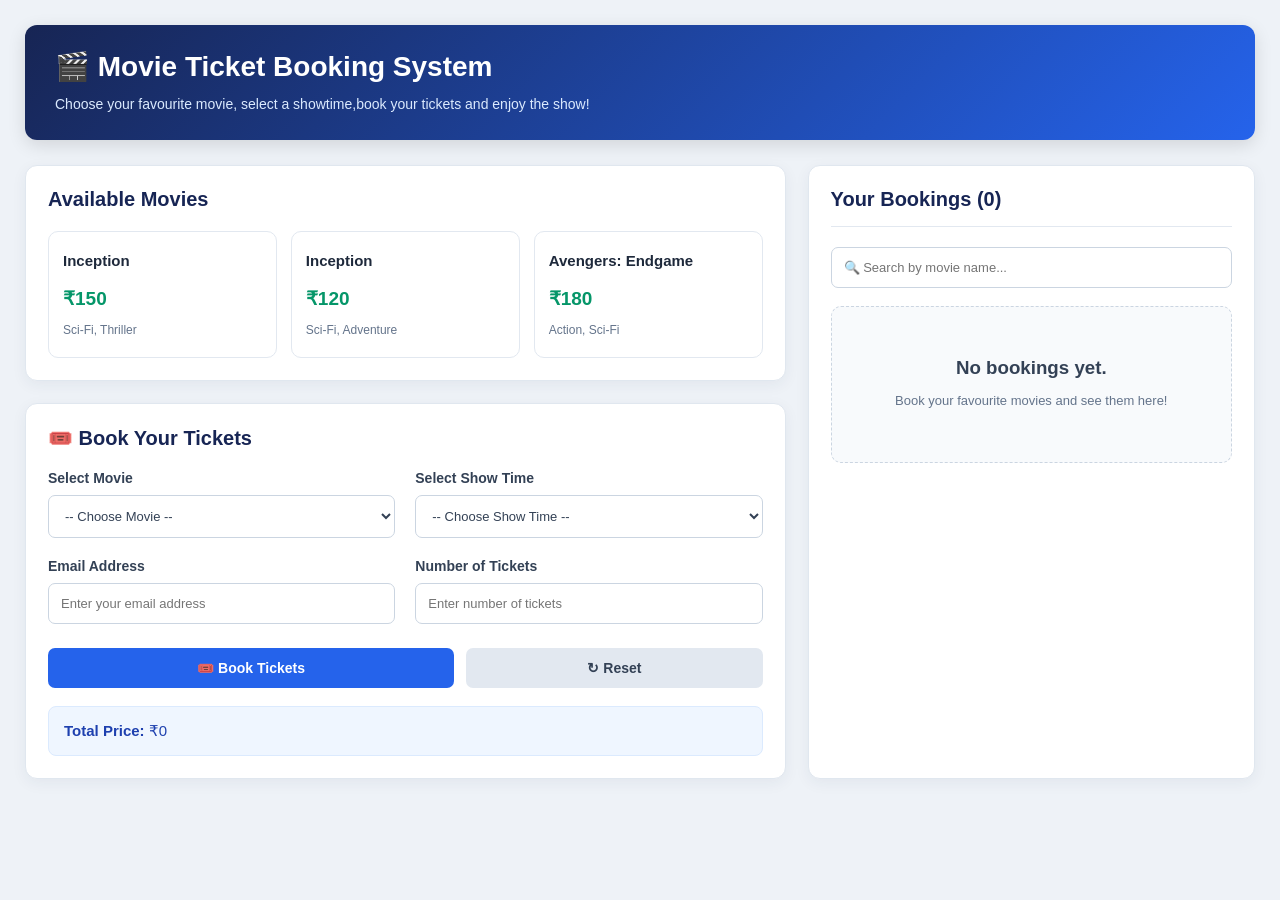
==== movie.html @ 5d2b47dd "Ticket" ====
<!DOCTYPE html>
<html lang="en">
<head>
    <meta charset="UTF-8">
    <meta name="viewport" content="width=device-width, initial-scale=1.0">
    <title>Movie Ticket Booking System</title>
    <link rel="stylesheet" href="movie.css">
</head>
<body>
    <!-- Website Header -->
    <header class="header">
        <h1>🎬 Movie Ticket Booking System</h1>
        <p>Choose your favourite movie, select a showtime,book your tickets and enjoy the show!</p>
    </header>

    <main class="container">
        <!-- Left Side -->
        <div class="left-section">
            <!-- Available Movies -->
            <section class="movies-section">

                <h2>Available Movies</h2>
                <div class="movie-list">
                    <div class="movie-card">
                        <h3>Inception</h3>
                        <p class="price">₹150</p>
                        <p>Sci-Fi, Thriller</p>
                    </div>

                    <div class="movie-card">
                        <h3>Inception</h3>
                        <p class="price">₹120</p>
                        <p>Sci-Fi, Adventure</p>
                    </div>

                    <div class="movie-card">
                        <h3>Avengers: Endgame</h3>
                        <p class="price">₹180</p>
                        <p>Action, Sci-Fi</p>
                    </div>
                </div>
            </section>

            <!-- Booking Form -->
            <section class="booking-section">
                <h2>🎟️ Book Your Tickets</h2>
                <form id="bookingForm">
                    <div class="form-grid">
                        <div class="form-group">
                            <label for="movie">Select Movie</label>

                            <select id="movie" required>
                                <option value="">-- Choose Movie --</option>
                                <option value="Inception">Inception</option>
                                <option value="The Lion King">The Lion King</option>
                                <option value="Avengers: Endgame"> Avengers: Endgame</option>
                            </select>
                        </div>

                        <div class="form-group">
                            <label for="showtime">Select Show Time</label>

                            <select id="showtime" required>
                                <option value="">-- Choose Show Time --</option>
                                <option value="10:00 AM">10:00 AM</option>
                                <option value="2:00 PM">2:00 PM</option>
                                <option value="6:00 PM">6:00 PM</option>
                                <option value="9:00 PM">9:00 PM</option>
                            </select>
                        </div>

                        <div class="form-group">
                            <label for="email">Email Address</label>
                            <input type="email" id="email" placeholder="Enter your email address" required>
                        </div>

                        <div class="form-group">
                            <label for="quantity">Number of Tickets</label>
                            <input type="number" id="quantity" placeholder="Enter number of tickets" min="1" step="1" required>                        
                        </div>
                    </div>

                    <div class="button-group">
                        <button type="submit" class="book-btn">🎟️ Book Tickets </button>
                        <button type="reset" class="reset-btn"> ↻ Reset </button>
                    </div>
                </form>

                <p id="message" role="status"></p>
                <div class="total-price">
                    <strong>Total Price:</strong>
                    ₹<span id="totalPrice">0</span>
                </div>
            </section>
        </div>

        <!-- Right Side: Bookings -->
        <section class="bookings-section">
            <h2>Your Bookings (<span id="bookingCount">0</span>)</h2>
            <input type="search" id="searchBooking" placeholder="🔍 Search by movie name...">

            <div id="bookingList">
                <div class="empty-message">
                    <h3>🎟️</h3>
                    <h3>No bookings yet.</h3>
                    <p>Book your favourite movies and see them here!</p>
                </div>
            </div>
        </section>
    </main>

    <script src="movie.js"></script>
</body>
</html>
---- movie.css ----
* {
    margin: 0;
    padding: 0;
    box-sizing: border-box;
}

body {
    font-family: Arial, Helvetica, sans-serif;
    background: #eef2f7;
    color: #263247;
    padding: 25px;
}

.header {
    background: linear-gradient(135deg, #172554, #2563eb);
    color: white;
    padding: 25px 30px;
    border-radius: 12px;
    margin-bottom: 25px;
    box-shadow: 0 5px 18px rgba(0, 0, 0, 0.12);
}

.header h1 {
    font-size: 28px;
    margin-bottom: 10px;
}

.header p {
    font-size: 14px;
    color: #dbeafe;
    line-height: 1.6;
}

.container {
    display: grid;
    grid-template-columns: 1.7fr 1fr;
    gap: 22px;
    max-width: 1400px;
    margin: auto;
}

.left-section {
    display: flex;
    flex-direction: column;
    gap: 22px;
}

.movies-section,
.booking-section,
.bookings-section {
    background: white;
    border-radius: 12px;
    padding: 22px;
    border: 1px solid #e0e7ef;
    box-shadow: 0 4px 15px rgba(30, 50, 80, 0.06);
}

section h2 {
    font-size: 20px;
    color: #172554;
    margin-bottom: 20px;
}

.movie-list {
    display: grid;
    grid-template-columns: repeat(3, minmax(0, 1fr));
    gap: 14px;
}

.movie-card {
    background: #ffffff;
    border: 1px solid #e2e8f0;
    border-radius: 10px;
    padding: 18px 14px;
    transition: transform 0.3s ease,
                box-shadow 0.3s ease,
                border-color 0.3s ease;
}

.movie-card:hover {
    transform: translateY(-6px);
    border-color: #60a5fa;
    box-shadow: 0 8px 20px rgba(37, 99, 235, 0.12);
}

.movie-card h3 {
    font-size: 15px;
    line-height: 1.5;
    color: #1e293b;
    margin-bottom: 12px;
}

.movie-card .price {
    color: #059669;
    font-size: 19px !important;
    font-weight: bold;
    margin-bottom: 8px;
}

.movie-card p {
    font-size: 12px;
    color: #64748b;
    line-height: 1.5;
}

.form-grid {
    display: grid;
    grid-template-columns: repeat(2, minmax(0, 1fr));
    gap: 20px;
}

.form-group {
    display: flex;
    flex-direction: column;
    gap: 9px;
}

.form-group label {
    font-size: 14px;
    font-weight: bold;
    color: #334155;
}

input,
select {
    width: 100%;
    padding: 12px;
    border: 1px solid #cbd5e1;
    border-radius: 7px;
    background: #ffffff;
    color: #334155;
    font-size: 13px;
    transition: border-color 0.3s ease,
                box-shadow 0.3s ease;
}

input:focus,
select:focus {
    outline: none;
    border-color: #3b82f6;
    box-shadow: 0 0 0 3px rgba(59, 130, 246, 0.13);
}

.button-group {
    display: flex;
    gap: 12px;
    margin-top: 24px;
}

button {
    padding: 12px 20px;
    border: none;
    border-radius: 7px;
    cursor: pointer;
    font-size: 14px;
    font-weight: bold;
    transition: transform 0.2s ease,
                background-color 0.3s ease;
}

button:hover {
    transform: translateY(-2px);
}

.book-btn {
    flex: 1;
    background: #2563eb;
    color: white;
}

.book-btn:hover {
    background: #1d4ed8;
}

.reset-btn {
    flex: 0.7;
    background: #e2e8f0;
    color: #334155;
}

.reset-btn:hover {
    background: #cbd5e1;
}

#message {
    margin-top: 18px;
    padding: 12px;
    border-radius: 7px;
    font-size: 13px;
    line-height: 1.5;
}

#message:empty {
    display: none;
}

.total-price {
    margin-top: 18px;
    padding: 15px;
    background: #eff6ff;
    border: 1px solid #dbeafe;
    border-radius: 8px;
    color: #1e40af;
    font-size: 15px;
}

.bookings-section {
    min-width: 0;
    min-height: 400px;
}

.bookings-section h2 {
    padding-bottom: 15px;
    border-bottom: 1px solid #e2e8f0;
}

#searchBooking {
    margin-bottom: 18px;
}

.empty-message {
    text-align: center;
    padding: 50px 12px;
    background: #f8fafc;
    border: 1px dashed #cbd5e1;
    border-radius: 10px;
    color: #64748b;
}

.empty-message h3 {
    margin-bottom: 12px;
    color: #334155;
}

.empty-message p {
    font-size: 13px;
    line-height: 1.6;
}

.booking-card {
    background: #f8fafc;
    border: 1px solid #dce5ed;
    border-radius: 10px;
    padding: 18px;
    margin-bottom: 15px;
    transition: transform 0.3s ease,
                box-shadow 0.3s ease;
}

.booking-card:hover {
    transform: translateY(-3px);
    box-shadow: 0 5px 15px rgba(0, 0, 0, 0.1);
}

.booking-card h3 {
    color: #1e40af;
    margin-bottom: 12px;
}

.booking-card p {
    margin-bottom: 9px;
    font-size: 14px;
    overflow-wrap: anywhere;
}

.cancel-btn {
    background: #dc2626;
    color: white;
    margin-top: 10px;
}

.cancel-btn:hover {
    background: #b91c1c;
}
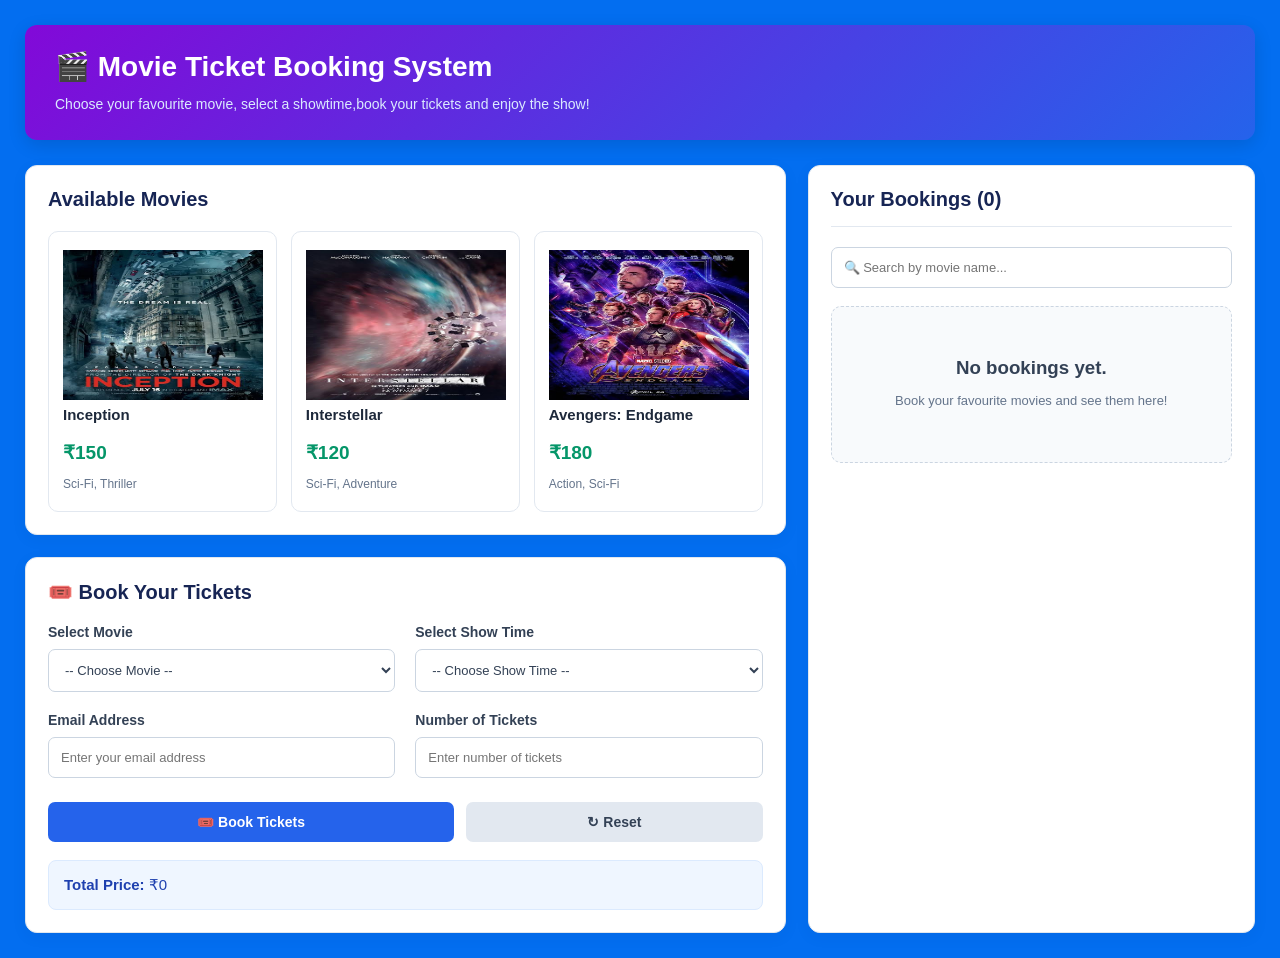
==== commit 72a099b9: "first" ====
--- a/movie.html
+++ b/movie.html
@@ -22,18 +22,21 @@
                 <h2>Available Movies</h2>
                 <div class="movie-list">
                     <div class="movie-card">
+                        <img src="images.jpg" alt="" width="200px" height="150px">
                         <h3>Inception</h3>
                         <p class="price">₹150</p>
                         <p>Sci-Fi, Thriller</p>
                     </div>
 
                     <div class="movie-card">
-                        <h3>Inception</h3>
+                         <img src="images (1).jpg" alt="" width="200px" height="150px">
+                        <h3>Interstellar</h3>
                         <p class="price">₹120</p>
                         <p>Sci-Fi, Adventure</p>
                     </div>
 
                     <div class="movie-card">
+                        <img src="images (2).jpg" alt="" width="200px" height="150px">
                         <h3>Avengers: Endgame</h3>
                         <p class="price">₹180</p>
                         <p>Action, Sci-Fi</p>
@@ -52,7 +55,7 @@
                             <select id="movie" required>
                                 <option value="">-- Choose Movie --</option>
                                 <option value="Inception">Inception</option>
-                                <option value="The Lion King">The Lion King</option>
+                                <option value="Interstellar">Interstellar</option>
                                 <option value="Avengers: Endgame"> Avengers: Endgame</option>
                             </select>
                         </div>
--- a/movie.css
+++ b/movie.css
@@ -6,13 +6,13 @@
 
 body {
     font-family: Arial, Helvetica, sans-serif;
-    background: #eef2f7;
+    background: #036ef0;
     color: #263247;
     padding: 25px;
 }
 
 .header {
-    background: linear-gradient(135deg, #172554, #2563eb);
+    background: linear-gradient(135deg, #8209d8, #2563eb);
     color: white;
     padding: 25px 30px;
     border-radius: 12px;
@@ -72,6 +72,7 @@
     border: 1px solid #e2e8f0;
     border-radius: 10px;
     padding: 18px 14px;
+    background-size: cover;
     transition: transform 0.3s ease,
                 box-shadow 0.3s ease,
                 border-color 0.3s ease;
